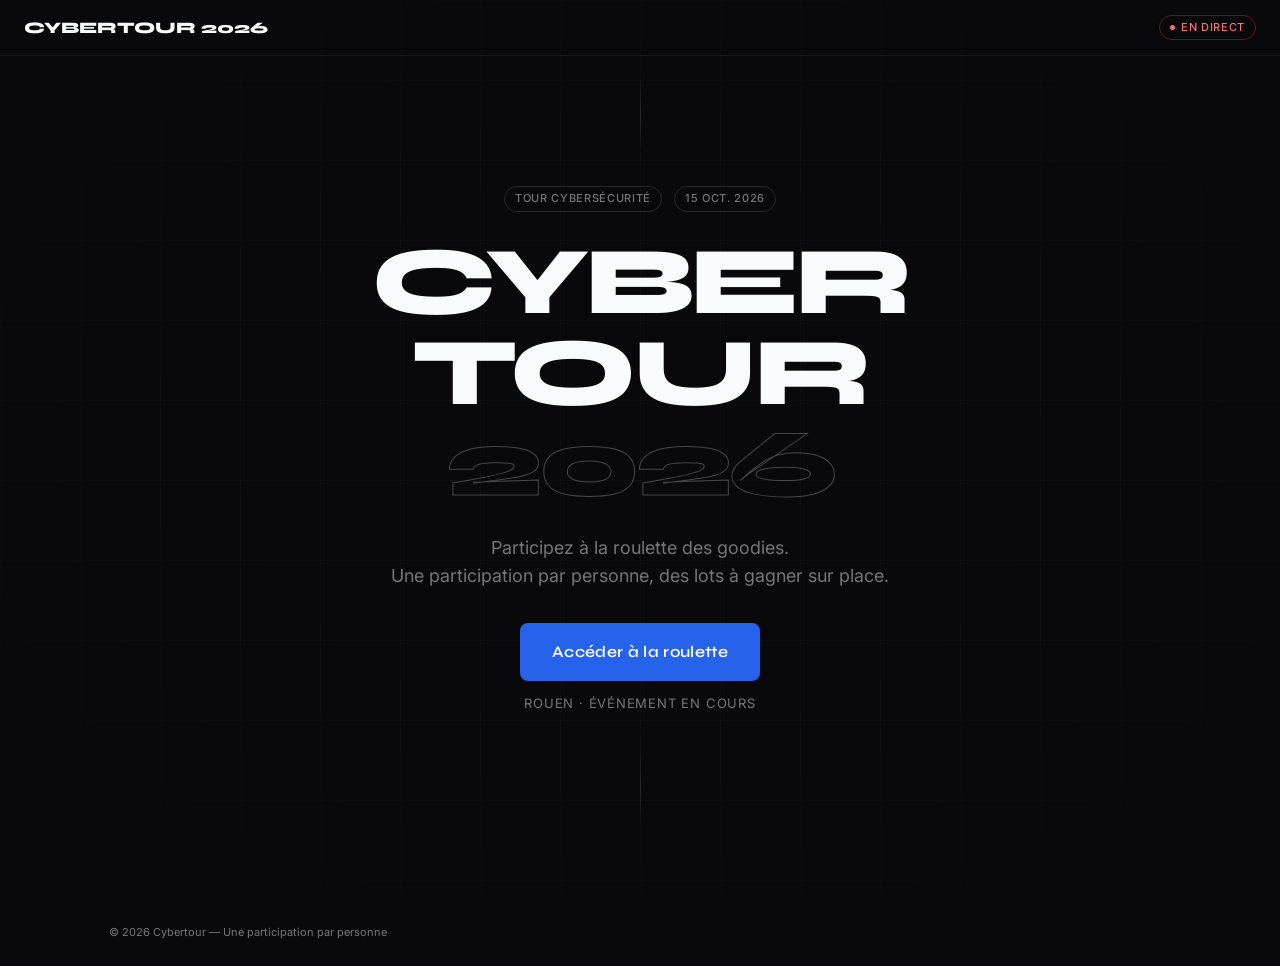
==== index.html @ c03da1cd "Add files via upload" ====
<!DOCTYPE html>
<html lang="fr">
<head>
  <meta charset="UTF-8">
  <meta name="viewport" content="width=device-width, initial-scale=1.0">
  <meta name="description" content="Cybertour 2026 — Tour cybersécurité. Participez et gagnez des goodies.">
  <title>Cybertour 2026</title>
  <link rel="preconnect" href="https://fonts.googleapis.com">
  <link rel="preconnect" href="https://fonts.gstatic.com" crossorigin>
  <link rel="stylesheet" href="assets/css/main.css">
  <style>
    .landing {
      min-height: 100svh;
      display: flex;
      flex-direction: column;
      align-items: center;
      justify-content: center;
      text-align: center;
      padding: var(--s8) var(--s6);
      gap: var(--s8);
      position: relative;
      overflow: hidden;
    }

    /* Grille de fond subtile */
    .landing::before {
      content: '';
      position: fixed;
      inset: 0;
      background-image:
        linear-gradient(rgba(255,255,255,.025) 1px, transparent 1px),
        linear-gradient(90deg, rgba(255,255,255,.025) 1px, transparent 1px);
      background-size: 80px 80px;
      mask-image: radial-gradient(ellipse 70% 70% at 50% 50%, black 40%, transparent 100%);
      pointer-events: none;
    }

    .landing__content {
      position: relative;
      z-index: 1;
      display: flex;
      flex-direction: column;
      align-items: center;
      gap: var(--s6);
      max-width: 560px;
    }

    .landing__title {
      font-family: var(--font-h);
      font-size: clamp(3rem, 10vw, 6rem);
      font-weight: 800;
      letter-spacing: -0.04em;
      line-height: 0.95;
      color: var(--white);
    }

    .landing__title .year {
      display: block;
      color: transparent;
      -webkit-text-stroke: 1px rgba(255,255,255,.25);
    }

    .landing__sub {
      font-size: var(--text-lg);
      color: var(--muted);
      line-height: 1.6;
    }

    .landing__meta {
      font-size: var(--text-sm);
      color: var(--muted);
      letter-spacing: 0.06em;
      text-transform: uppercase;
    }

    .landing__actions {
      display: flex;
      flex-direction: column;
      align-items: center;
      gap: var(--s3);
      margin-top: var(--s2);
    }

    /* Ligne décorative */
    .landing__rule {
      width: 1px;
      height: 80px;
      background: linear-gradient(to bottom, transparent, var(--border-mid), transparent);
    }

    /* Nav */
    .landing-nav {
      position: fixed;
      top: 0;
      left: 0;
      right: 0;
      z-index: 10;
      height: 56px;
      display: flex;
      align-items: center;
      justify-content: space-between;
      padding: 0 var(--s6);
      border-bottom: 1px solid var(--border);
    }

    .landing-nav__logo {
      font-family: var(--font-h);
      font-size: var(--text-base);
      font-weight: 800;
      color: var(--white);
    }

    /* Footer */
    .landing-foot {
      position: relative;
      z-index: 1;
      font-size: var(--text-xs);
      color: var(--muted);
      text-align: center;
    }
  </style>
</head>
<body>

  <nav class="landing-nav">
    <span class="landing-nav__logo">CYBERTOUR 2026</span>
    <span class="tag tag--live">En direct</span>
  </nav>

  <main class="landing">
    <div class="landing__rule" aria-hidden="true"></div>

    <div class="landing__content">

      <div style="display:flex; align-items:center; gap:var(--s3);">
        <span class="tag">Tour Cybersécurité</span>
        <span class="tag">15 oct. 2026</span>
      </div>

      <h1 class="landing__title">
        CYBER<br>TOUR
        <span class="year">2026</span>
      </h1>

      <p class="landing__sub">
        Participez à la roulette des goodies.<br>
        Une participation par personne, des lots à gagner sur place.
      </p>

      <div class="landing__actions">
        <a href="game.html" class="btn btn-primary btn-lg">
          Accéder à la roulette
        </a>
        <p class="landing__meta">Rouen · Événement en cours</p>
      </div>

    </div>

    <div class="landing__rule" aria-hidden="true"></div>
  </main>

  <footer class="landing-foot" style="padding: var(--s6);">
    <p>© 2026 Cybertour — Une participation par personne</p>
  </footer>

</body>
</html>
---- assets/css/main.css ----
/* ============================================================
   CYBERTOUR 2026 — main.css
   DA professionnelle : monochrome + accent unique
   ============================================================ */

@import url('https://fonts.googleapis.com/css2?family=Syne:wght@600;700;800&family=Inter:wght@400;500;600&display=swap');

:root {
  /* Palette — noir, blanc, un seul accent */
  --bg:          #09090b;
  --surface:     #0f1014;
  --surface-2:   #18191f;
  --border:      rgba(255, 255, 255, 0.07);
  --border-mid:  rgba(255, 255, 255, 0.12);

  --accent:      #2563eb;          /* bleu institutionnel */
  --accent-pale: rgba(37,99,235,.12);
  --accent-glow: 0 0 24px rgba(37,99,235,.4);

  --white:       #f8fafc;
  --muted:       rgba(248,250,252,.45);
  --danger:      #ef4444;
  --success:     #10b981;

  /* Typographie */
  --font-h:    'Syne', sans-serif;
  --font-body: 'Inter', sans-serif;

  /* Échelle */
  --text-xs:   0.6875rem;
  --text-sm:   0.8125rem;
  --text-base: 1rem;
  --text-lg:   1.125rem;
  --text-xl:   1.25rem;
  --text-2xl:  1.625rem;
  --text-3xl:  2.125rem;
  --text-4xl:  3rem;
  --text-5xl:  4.25rem;

  /* Espacements */
  --s1: .25rem;  --s2: .5rem;  --s3: .75rem;  --s4: 1rem;
  --s5: 1.25rem; --s6: 1.5rem; --s8: 2rem;    --s10: 2.5rem;
  --s12: 3rem;   --s16: 4rem;  --s20: 5rem;   --s24: 6rem;

  /* Rayons */
  --r-sm: 4px; --r-md: 8px; --r-lg: 14px; --r-full: 9999px;

  /* Transitions */
  --t-fast:   120ms ease;
  --t-normal: 220ms ease;
  --t-slow:   380ms ease;
}

/* ── Reset ────────────────────────────────────────────────── */
*, *::before, *::after { box-sizing: border-box; margin: 0; padding: 0; }

html {
  font-size: 16px;
  scroll-behavior: smooth;
  -webkit-text-size-adjust: 100%;
}

body {
  font-family: var(--font-body);
  font-size: var(--text-base);
  line-height: 1.6;
  color: var(--white);
  background: var(--bg);
  min-height: 100svh;
  overflow-x: hidden;
  -webkit-font-smoothing: antialiased;
}

img, svg { display: block; max-width: 100%; }
button { font-family: inherit; cursor: pointer; border: none; background: none; }
a { color: var(--accent); text-decoration: none; }
ul, ol { list-style: none; }
input, textarea, select { font-family: var(--font-body); }
p { max-width: 64ch; }

/* ── Typographie ──────────────────────────────────────────── */
h1, h2, h3, h4 {
  font-family: var(--font-h);
  line-height: 1.1;
  letter-spacing: -0.025em;
  color: var(--white);
}
h1 { font-size: clamp(2.5rem, 7vw, var(--text-5xl)); font-weight: 800; }
h2 { font-size: clamp(1.5rem, 3.5vw, var(--text-3xl)); font-weight: 700; }
h3 { font-size: var(--text-xl); font-weight: 700; }

/* ── Layout ───────────────────────────────────────────────── */
.container {
  width: 100%;
  max-width: 1140px;
  margin: 0 auto;
  padding: 0 var(--s6);
}

/* ── Boutons ──────────────────────────────────────────────── */
.btn {
  display: inline-flex;
  align-items: center;
  justify-content: center;
  gap: var(--s2);
  padding: var(--s3) var(--s6);
  border-radius: var(--r-md);
  font-family: var(--font-h);
  font-size: var(--text-sm);
  font-weight: 600;
  letter-spacing: 0.02em;
  white-space: nowrap;
  cursor: pointer;
  border: none;
  transition: background var(--t-fast), transform var(--t-fast), box-shadow var(--t-fast), opacity var(--t-fast);
}
.btn:active { transform: scale(0.975); }

.btn-primary {
  background: var(--accent);
  color: #fff;
}
.btn-primary:hover {
  background: #1d51d4;
  box-shadow: var(--accent-glow);
  transform: translateY(-1px);
}

.btn-ghost {
  background: transparent;
  color: var(--muted);
  border: 1px solid var(--border);
}
.btn-ghost:hover {
  border-color: var(--border-mid);
  color: var(--white);
}

.btn-lg {
  padding: var(--s4) var(--s8);
  font-size: var(--text-base);
}

.btn:disabled {
  opacity: 0.35;
  cursor: not-allowed;
  transform: none;
  box-shadow: none;
}

/* ── Tag / Pill ───────────────────────────────────────────── */
.tag {
  display: inline-flex;
  align-items: center;
  gap: 6px;
  padding: 3px 10px;
  border-radius: var(--r-full);
  font-family: var(--font-body);
  font-size: var(--text-xs);
  font-weight: 500;
  letter-spacing: 0.06em;
  text-transform: uppercase;
  border: 1px solid var(--border-mid);
  color: var(--muted);
}
.tag--live {
  border-color: rgba(239,68,68,.35);
  color: #f87171;
}
.tag--live::before {
  content: '';
  width: 5px; height: 5px;
  border-radius: 50%;
  background: #f87171;
  animation: blink 1.2s step-end infinite;
}
@keyframes blink {
  0%, 100% { opacity: 1; }
  50%       { opacity: 0; }
}

/* ── Ligne séparatrice ────────────────────────────────────── */
.divider {
  border: none;
  border-top: 1px solid var(--border);
  margin: var(--s16) 0;
}

/* ── Utilitaires ──────────────────────────────────────────── */
.text-muted   { color: var(--muted); }
.text-accent  { color: var(--accent); }
.text-center  { text-align: center; }
.text-sm      { font-size: var(--text-sm); }

/* ── Focus ────────────────────────────────────────────────── */
:focus-visible {
  outline: 2px solid var(--accent);
  outline-offset: 3px;
  border-radius: 3px;
}

/* ── Scrollbar ────────────────────────────────────────────── */
::-webkit-scrollbar        { width: 4px; }
::-webkit-scrollbar-track  { background: var(--bg); }
::-webkit-scrollbar-thumb  { background: var(--surface-2); border-radius: 2px; }

/* ── Reduced motion ───────────────────────────────────────── */
@media (prefers-reduced-motion: reduce) {
  *, *::before, *::after {
    animation-duration: 0.01ms !important;
    transition-duration: 0.01ms !important;
  }
}
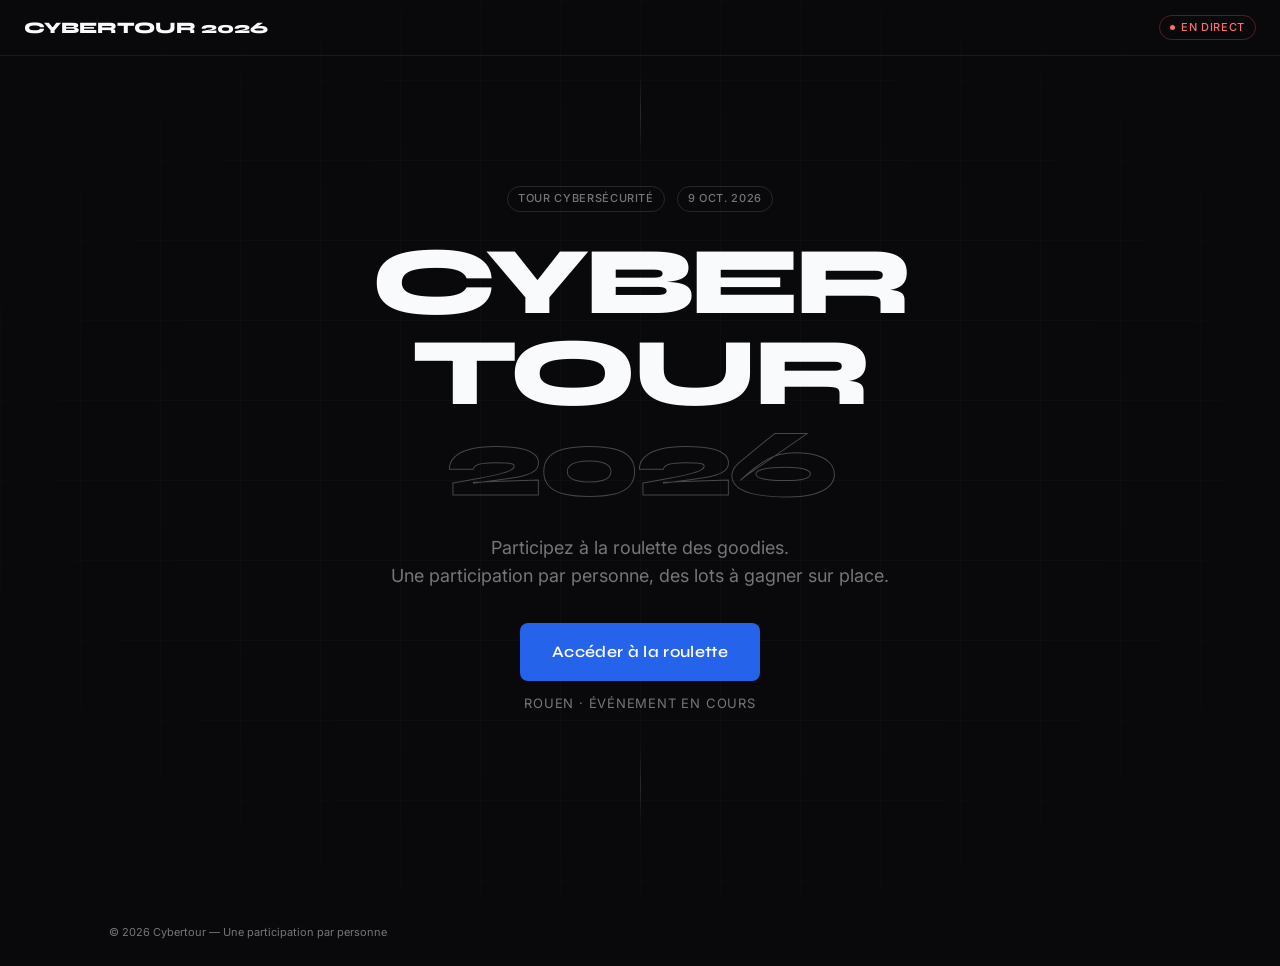
==== commit 23a03a7b: "Update event date from 15 to 9 October 2026" ====
--- a/index.html
+++ b/index.html
@@ -134,7 +134,7 @@
 
       <div style="display:flex; align-items:center; gap:var(--s3);">
         <span class="tag">Tour Cybersécurité</span>
-        <span class="tag">15 oct. 2026</span>
+        <span class="tag">9 oct. 2026</span>
       </div>
 
       <h1 class="landing__title">
